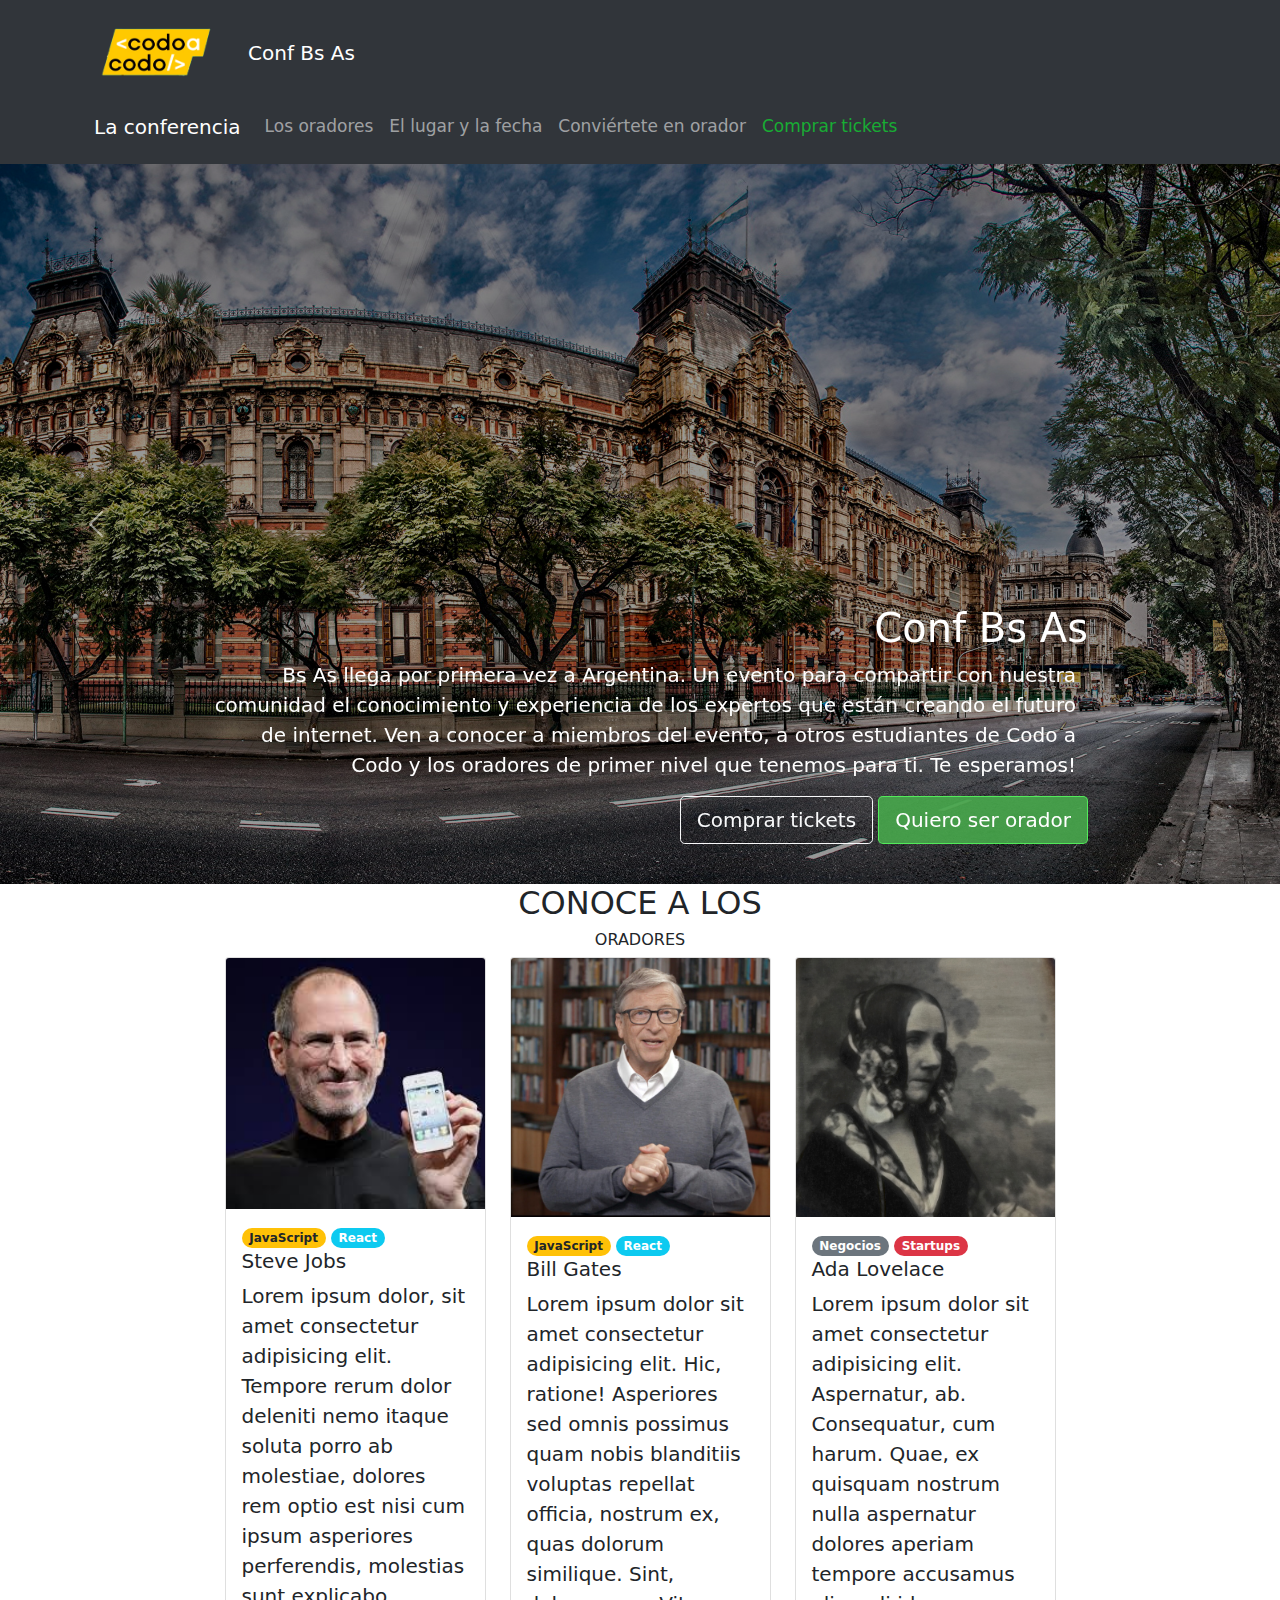
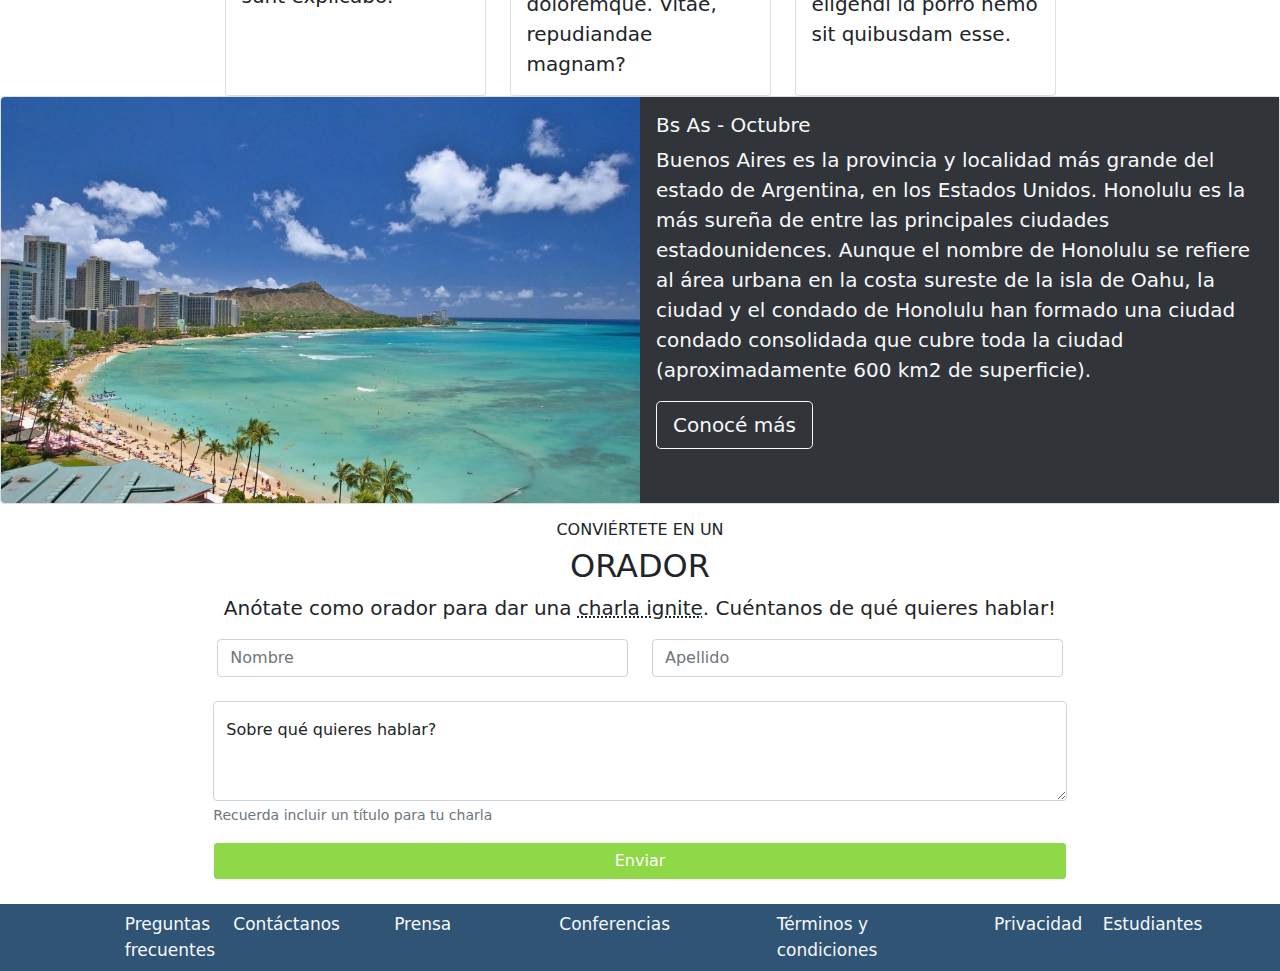
==== index.html @ c1b20311 "se agregan archivos a directorio inicializado" ====
<!doctype html>
<html lang="en">
  <head>
    <!-- Required meta tags -->
    <meta charset="utf-8">
    <meta name="viewport" content="width=device-width, initial-scale=1">

    <!-- Bootstrap CSS -->
    <link href="https://cdn.jsdelivr.net/npm/bootstrap@5.0.2/dist/css/bootstrap.min.css" rel="stylesheet" integrity="sha384-EVSTQN3/azprG1Anm3QDgpJLIm9Nao0Yz1ztcQTwFspd3yD65VohhpuuCOmLASjC" crossorigin="anonymous">
    <link rel="stylesheet" href="css/bootstrap.css">

    <title>TP_integrador</title>
  </head>
  <body>

    <!--Comienzo nav-->
    <nav class="navbar navbar-dark bg-dark">
        <div class="container">
          <a class="navbar-brand" href="#">
            <img src="img/codoacodo.png" alt="" width="150" height="80">
            
          </a>
          <a class="navbar-brand col-2 " href="#">Conf Bs As</a>
          
          <nav class="navbar navbar-expand-lg navbar-dark bg-dark">
            <div class="container-fluid">
              <a class="navbar-brand" href="#">La conferencia</a>
              
              <button class="navbar-toggler" type="button" data-bs-toggle="collapse" data-bs-target="#navbarNav" aria-controls="navbarNav" aria-expanded="false" aria-label="Toggle navigation">
                <span class="navbar-toggler-icon"></span>
              </button>
              <div class="collapse navbar-collapse" id="navbarNav">
                <ul class="navbar-nav">
                  <li class="nav-item">
                    <a class="nav-link" aria-current="page" href="#">Los oradores</a>
                  </li>
                  <li class="nav-item">
                    <a class="nav-link" href="#">El lugar y la fecha</a>
                  </li>
                  <li class="nav-item">
                    <a class="nav-link" href="#">Conviértete en orador</a>
                  </li>
                  <li class="nav-item">
                    <a class="nav-link disabled" href="#" tabindex="-1" aria-disabled="true">Comprar tickets</a>
                  </li>
                </ul>
              </div>
            </div>
          </nav>
        </div>
        
      </nav>

      <!--Fin nav-->

    <!--Comienzo carrusel-->

    <div id="carouselExampleControlsNoTouching" class="carousel slide" data-bs-touch="false" data-bs-interval="false">
      <div class="carousel-inner">
        <div class="carousel-item active">

                    
          <img id="imgCarrousel" src="img/ba1.jpg" class="d-block w-100" alt="...">

        </div>
        <div class="carousel-item">
          <img id="imgCarrousel" src="img/ba2.jpg"  class="d-block w-100" alt="...">

        </div>
        <div class="carousel-item">
          <img id="imgCarrousel" src="img/ba3.jpg" class="d-block w-100" alt="...">
        </div>
        <div class="container">
          <div class="carousel-caption text-end col-md">
            
            <h1>Conf Bs As</h1>
            <p class="container">Bs As llega por primera vez a Argentina. Un evento para compartir con nuestra comunidad el conocimiento y experiencia de los expertos que están creando el futuro de internet. Ven a conocer a miembros del evento, a otros estudiantes de Codo a Codo y los oradores de primer nivel que tenemos para ti. Te esperamos!</p>
    
            <a class="btn btn-lg btn-outline-light" href="#">Comprar tickets</a>
            <a class="btn btn-lg btn-primary" href="#">Quiero ser orador</a>
            
          </div>
        </div>

      </div>

<!--Botones Carousel-->

      <button class="carousel-control-prev" type="button" data-bs-target="#carouselExampleControlsNoTouching" data-bs-slide="prev">
        <span class="carousel-control-prev-icon" aria-hidden="true"></span>
        <span class="visually-hidden">Previous</span>
      </button>
      <button class="carousel-control-next" type="button" data-bs-target="#carouselExampleControlsNoTouching" data-bs-slide="next">
        <span class="carousel-control-next-icon" aria-hidden="true"></span>
        <span class="visually-hidden">Next</span>
      </button>
    </div>

<!--Fin Botones Carousel-->

   <!--Inicio Cards-->

<div class="text-center">
<p class="h2"> CONOCE A LOS </p>
<p class="h6">ORADORES</p>
</div>

<div class="container">

   <div class="row row-cols-1 row-cols-md-4 g-4 justify-content-center">
    <div class="col">
      <div class="card h-100">
        <img src="img/steve.jpg" class="card-img-top" alt="...">
        <div class="card-body">
          
          <span class="badge rounded-pill bg-warning text-dark" >JavaScript</span>
          <span class="badge rounded-pill bg-info">React</span>

          <h5 class="card-title">Steve Jobs</h5>
          <p class="card-text">Lorem ipsum dolor, sit amet consectetur adipisicing elit. Tempore rerum dolor deleniti nemo itaque soluta porro ab molestiae, dolores rem optio est nisi cum ipsum asperiores perferendis, molestias sunt explicabo.</p>
        </div>
      </div>
    </div>


    <div class="col">
      <div class="card h-100">
        <img src="img/bill.jpg" class="card-img-top" alt="...">
        <div class="card-body">

          <span class="badge rounded-pill bg-warning text-dark" >JavaScript</span>
          <span class="badge rounded-pill bg-info">React</span>

          <h5 class="card-title">Bill Gates</h5>
          <p class="card-text">Lorem ipsum dolor sit amet consectetur adipisicing elit. Hic, ratione! Asperiores sed omnis possimus quam nobis blanditiis voluptas repellat officia, nostrum ex, quas dolorum similique. Sint, doloremque. Vitae, repudiandae magnam?</p>
        </div>
      </div>
    </div>


    <div class="col">
      <div class="card h-100">
        <img src="img/ada.jpeg" class="card-img-top" alt="...">
        <div class="card-body">

          <span class="badge rounded-pill bg-secondary">Negocios</span>
          <span class="badge rounded-pill bg-danger">Startups</span>

          <h5 class="card-title">Ada Lovelace</h5>
          <p class="card-text">Lorem ipsum dolor sit amet consectetur adipisicing elit. Aspernatur, ab. Consequatur, cum harum. Quae, ex quisquam nostrum nulla aspernatur dolores aperiam tempore accusamus eligendi id porro nemo sit quibusdam esse.</p>
        </div>
      </div>
    </div>
    </div>
  </div>

    <!--Fin Cards-->

    <div class="card mb-3 mx-auto ">
      <div class="row g-0">
        <div class="col-md-6">
          <img src="img/honolulu.jpg" class="img-fluid rounded-start" alt="honolulu">
        </div>
        <div class="col-md-6 bg-dark">
          <div class="card-body text-light">
            <h5 class="card-title">Bs As - Octubre</h5>
            <p class="card-text">Buenos Aires es la provincia y localidad más grande del estado de
              Argentina, en los Estados Unidos. Honolulu es la más sureña de entre las principales
              ciudades estadounidences. Aunque el nombre de Honolulu se refiere al área urbana en la costa
              sureste de la isla de Oahu, la ciudad y el condado de Honolulu han formado una ciudad
              condado consolidada que cubre toda la ciudad (aproximadamente 600 km2 de superficie).</p>

              <a class="btn btn-lg btn-outline-light" href="#">Conocé más</a>

          </div>
        </div>
      </div>
    </div>

    <!--Inicio formulario-->

    <div class="text-center">
      <p class="h6">CONVIÉRTETE EN UN </p>
      <p class="h2">ORADOR</p>
      <p>Anótate como orador para dar una <span style="text-decoration: underline dotted;">charla ignite</span>. Cuéntanos de qué quieres hablar! </p>
      </div>

    <div class="row justify-content-center">
      <div class="col-4">
        <input type="text" class="form-control" placeholder="Nombre" aria-label="First name">
      </div>
      <div class="col-4">
        <input type="text" class="form-control" placeholder="Apellido" aria-label="Last name">
      </div>
    </div>
    <br>
    <div class="form-floating col-8 mx-auto">
      <textarea class="form-control" placeholder="Leave a comment here" id="floatingTextarea2" style="height: 100px"></textarea>
      <label for="floatingTextarea2">Sobre qué quieres hablar?</label>
    
      <p class="text-muted form-text">Recuerda incluir un título para tu charla</p>
      <div class="d-grid gap-2">
        <button class="btn btn-success"  type="button" style="border-color: currentColor ; background-color: rgb(143, 216, 71);">Enviar</button>

      </div>
    </div>
    

    <!--Fin formulario-->

    <!--Inicio footer-->
<br>
    <ul class="nav justify-content-center row" style="background-color: rgb(48, 84, 117);">
      <li class="nav-item col-1">
        <a class="nav-link active text-light" aria-current="page" href="#">Preguntas frecuentes</a>
      </li>
      <li class="nav-item col-1">
        <a class="nav-link text-light" href="#">Contáctanos</a>
      </li>
      <li class="nav-item col-2">
        <a class="nav-link text-light text-center" href="#">Prensa</a>
      </li>
      <li class="nav-item col-2">
        <a class="nav-link text-light" href="#" tabindex="-1" aria-disabled="true">Conferencias</a>
      </li>
      <li class="nav-item col-2">
        <a class="nav-link active text-light" aria-current="page" href="#">Términos y condiciones</a>
      </li>
      <li class="nav-item text-light col-1">
        <a class="nav-link text-light" href="#">Privacidad</a>
      </li>
      <li class="nav-item col-1">
        <a class="nav-link text-light" href="#">Estudiantes</a>
      </li>
    </ul>


    <!--Fin footer-->


    <!-- Option 1: Bootstrap Bundle with Popper -->
    <script src="https://cdn.jsdelivr.net/npm/bootstrap@5.0.2/dist/js/bootstrap.bundle.min.js" integrity="sha384-MrcW6ZMFYlzcLA8Nl+NtUVF0sA7MsXsP1UyJoMp4YLEuNSfAP+JcXn/tWtIaxVXM" crossorigin="anonymous"></script>

  </body>
</html>
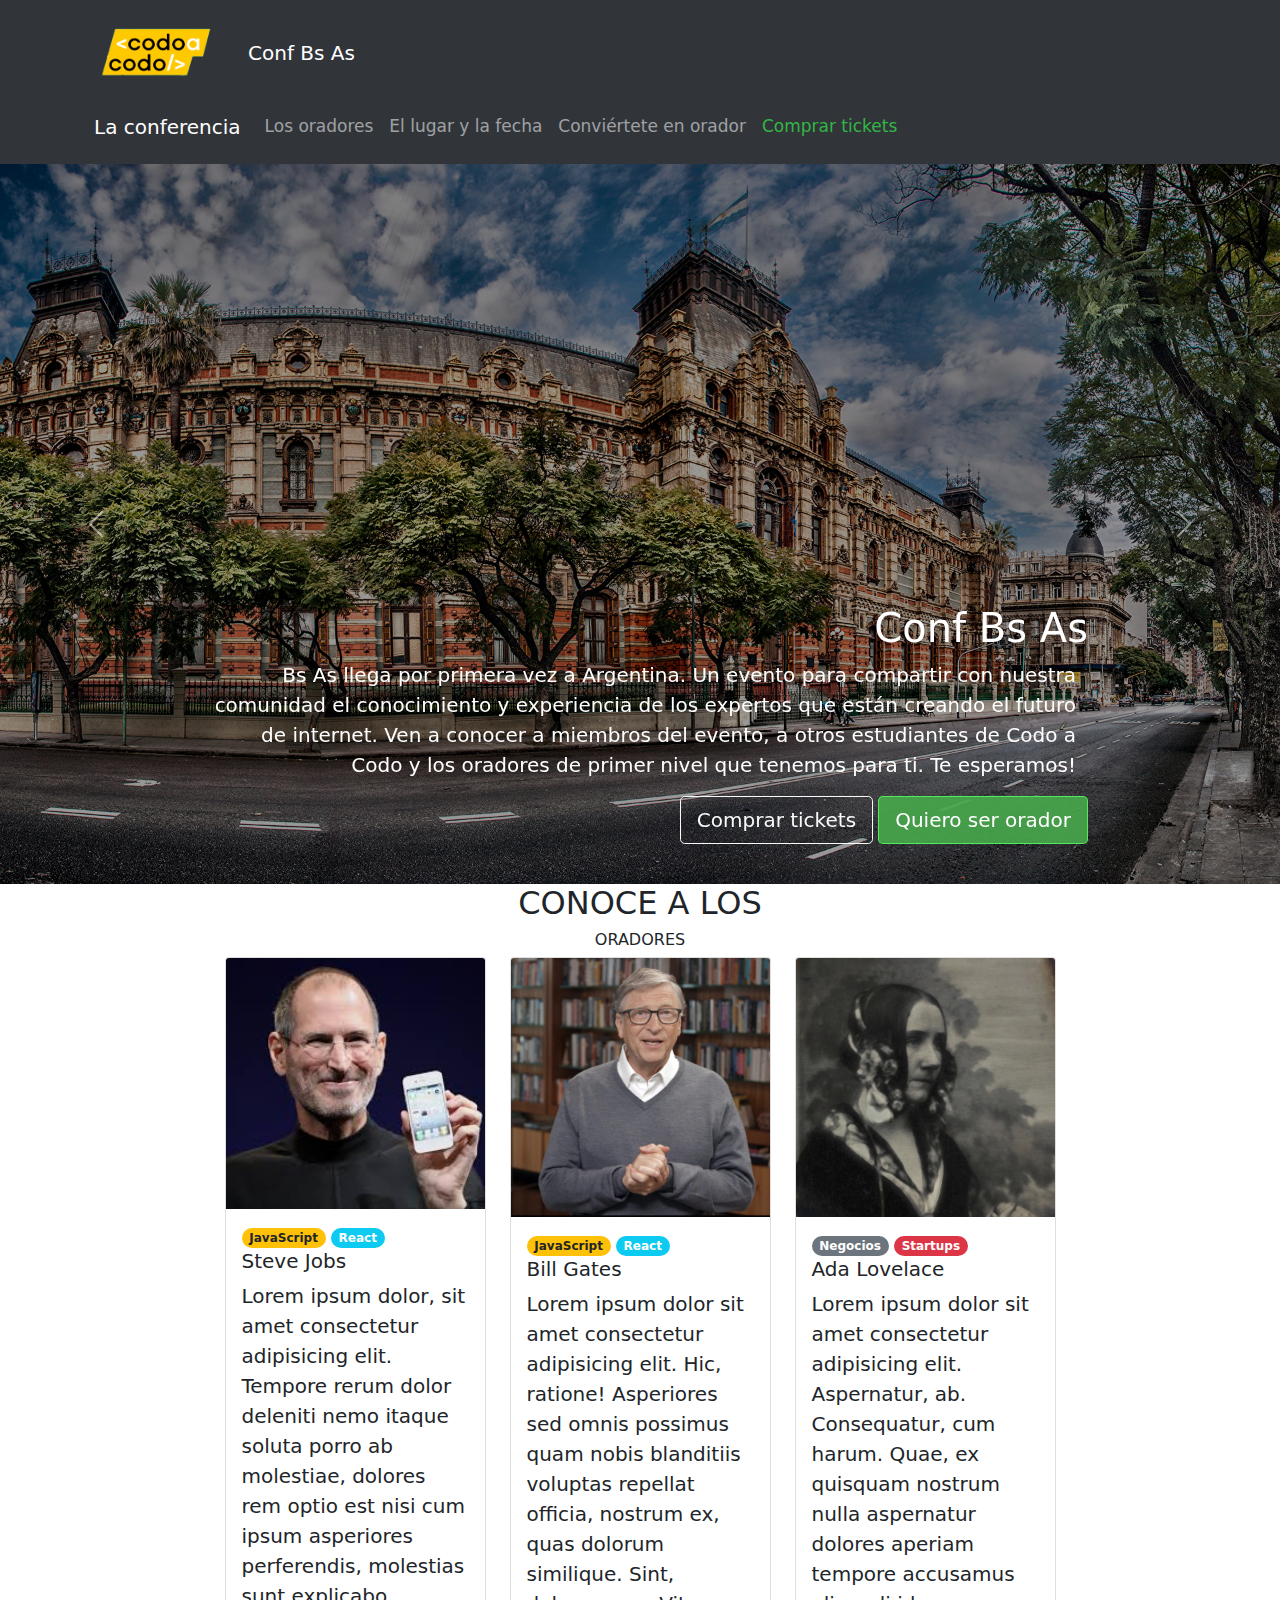
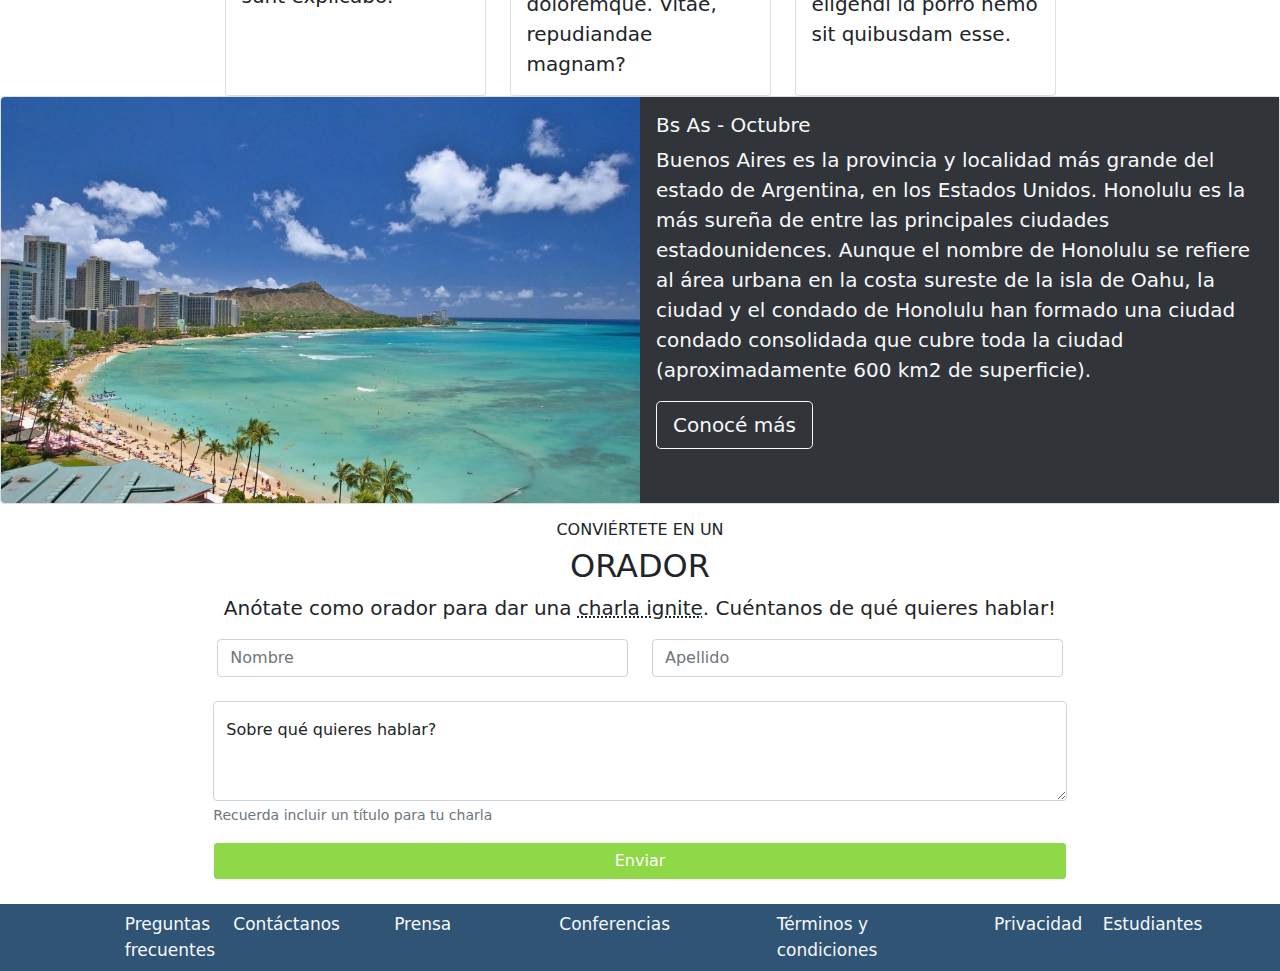
==== commit 4883714d: "se modificó el color y se le dió funcionalidad de link" ====
--- a/index.html
+++ b/index.html
@@ -41,7 +41,7 @@
                     <a class="nav-link" href="#">Conviértete en orador</a>
                   </li>
                   <li class="nav-item">
-                    <a class="nav-link disabled" href="#" tabindex="-1" aria-disabled="true">Comprar tickets</a>
+                    <a class="nav-link"  style="color: rgb(51, 182, 69);" href="#" tabindex="-1" aria-disabled="true">Comprar tickets</a>
                   </li>
                 </ul>
               </div>
